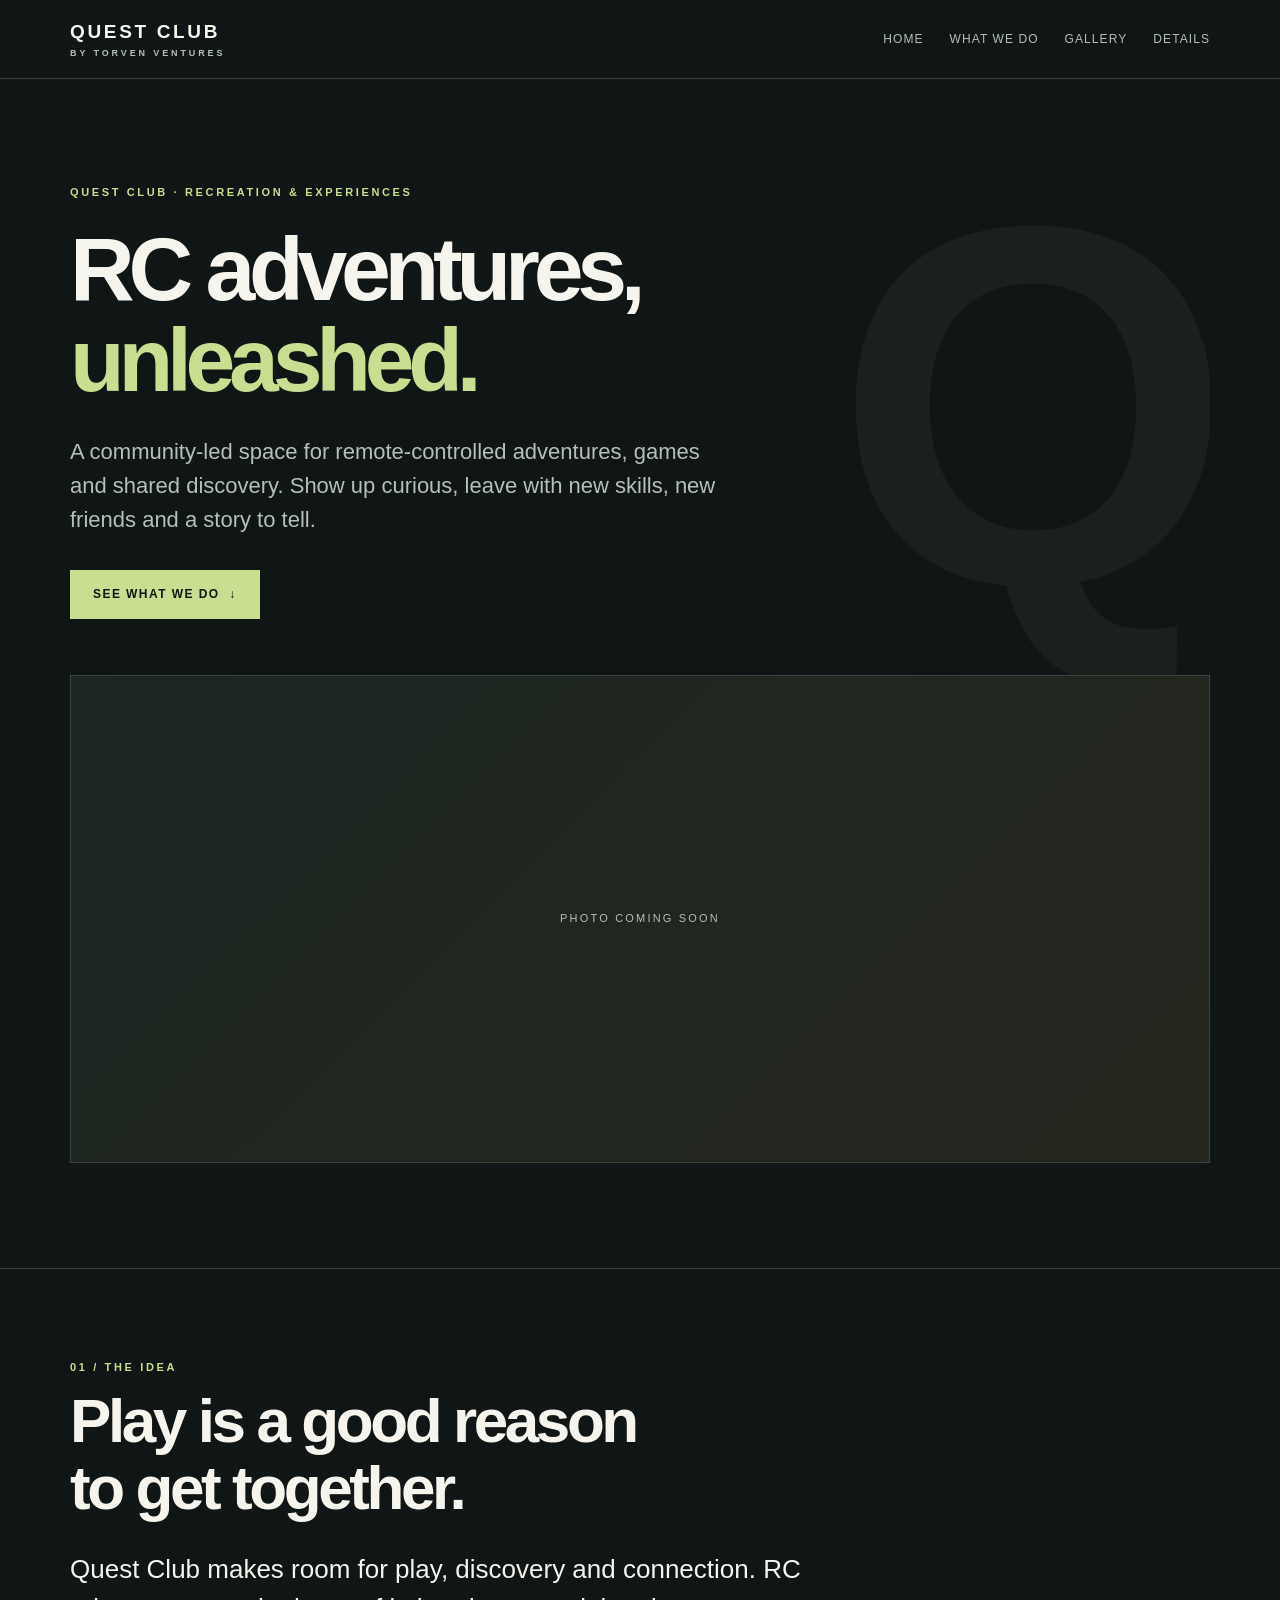
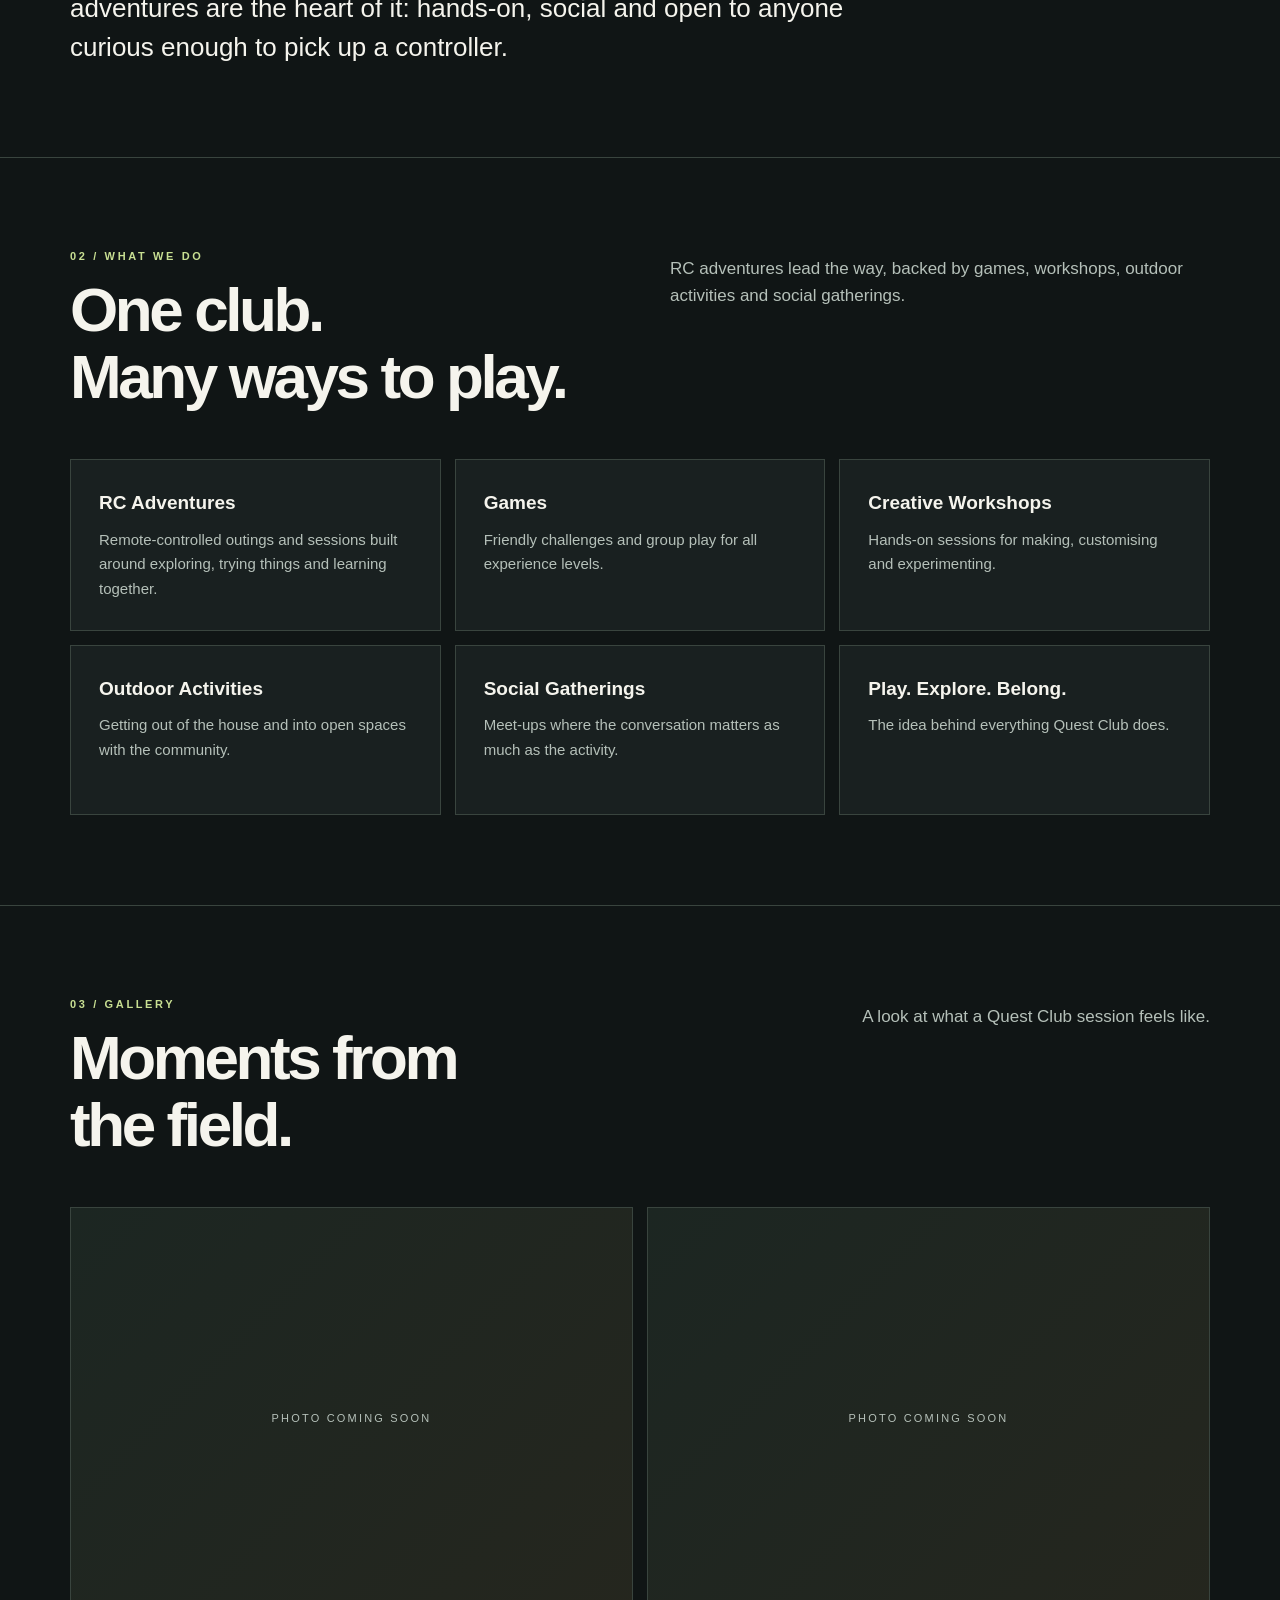
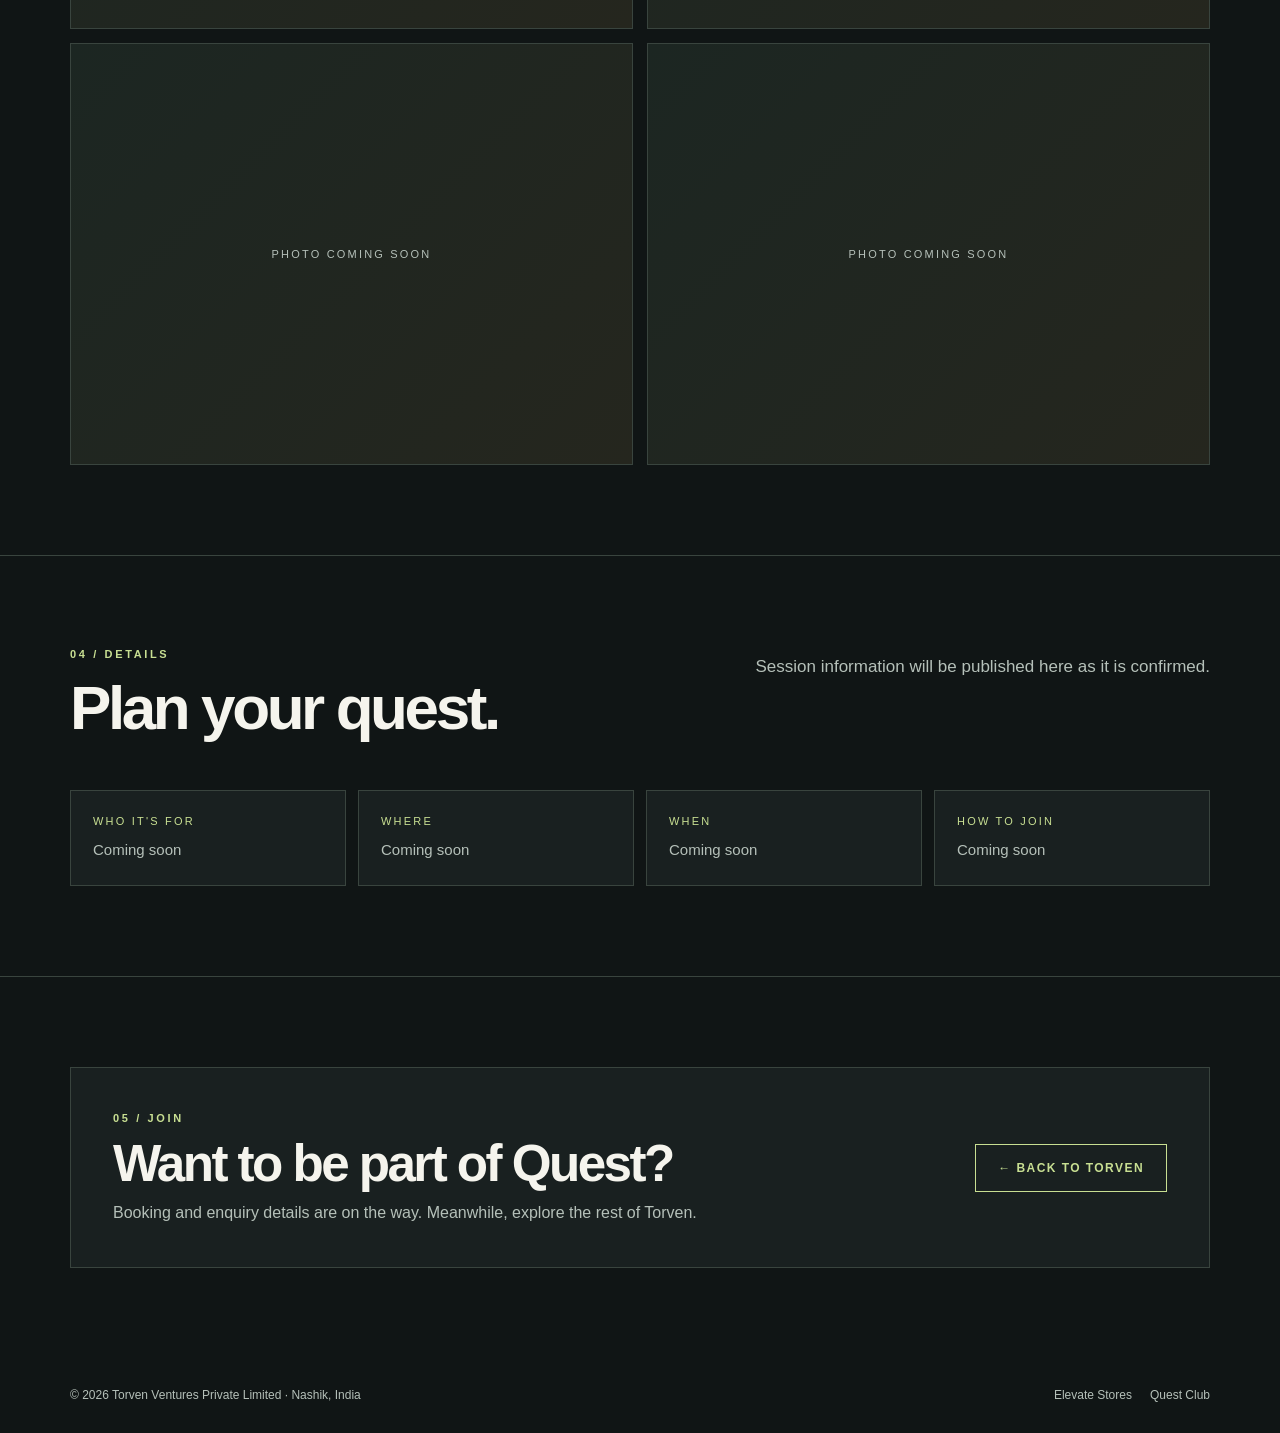
==== quest.html @ c1e9bf6a "Add Quest photos" ====
<!DOCTYPE html>
<html lang="en">
<head>
<meta charset="utf-8"/>
<meta name="viewport" content="width=device-width, initial-scale=1"/>
<meta name="theme-color" content="#101515"/>
<meta name="description" content="Quest Club by Torven Ventures: community-led RC adventures, games, creative workshops, outdoor activities and social gatherings."/>
<link rel="icon" href="data:image/svg+xml,%3Csvg xmlns='http://www.w3.org/2000/svg' viewBox='0 0 64 64'%3E%3Crect width='64' height='64' rx='12' fill='%23101515'/%3E%3Ctext x='32' y='47' font-size='42' font-weight='900' text-anchor='middle' fill='%23c8df92' font-family='Arial,sans-serif'%3EQ%3C/text%3E%3C/svg%3E"/>
<meta property="og:type" content="website"/>
<meta property="og:title" content="Quest Club | RC Adventures"/>
<meta property="og:description" content="Play. Explore. Belong. Community-led RC adventures and experiences by Torven Ventures."/>
<title>Quest Club | RC Adventures</title>
<style>

:root{--bg:#101515;--panel:#192020;--cream:#f5f4ed;--muted:#b5c0b9;--accent:#c8df92;--stroke:#39443e}*{box-sizing:border-box}html{scroll-behavior:smooth}body{margin:0;background:var(--bg);color:var(--cream);font-family:Inter,ui-sans-serif,-apple-system,BlinkMacSystemFont,"Segoe UI",sans-serif;line-height:1.55}a{color:inherit;text-decoration:none}a:focus-visible{outline:2px solid var(--accent);outline-offset:5px}header{border-bottom:1px solid var(--stroke)}.wrap{width:min(1140px,calc(100% - 44px));margin:auto}nav{min-height:78px;display:flex;align-items:center;justify-content:space-between;gap:20px}.brand{font-weight:850;letter-spacing:.14em;font-size:19px}.brand small{display:block;font-size:9px;letter-spacing:.32em;font-weight:600;color:var(--muted)}.navlinks{display:flex;gap:26px;font-size:12px;letter-spacing:.09em;text-transform:uppercase;color:var(--muted)}.navlinks a:hover{color:var(--cream)}.hero{padding:105px 0 105px;position:relative;overflow:hidden}.hero:after{content:"T";position:absolute;right:-2%;top:6%;font-size:clamp(250px,40vw,580px);font-weight:900;line-height:1;color:#19201d;z-index:-1}.eyebrow{text-transform:uppercase;color:var(--accent);font-size:11px;letter-spacing:.24em;font-weight:700}.hero h1{font-size:clamp(49px,8vw,108px);line-height:1.02;letter-spacing:-.07em;max-width:970px;margin:23px 0 28px;font-weight:800}.hero h1 span{color:var(--accent)}.lead{font-size:clamp(17px,2vw,22px);color:var(--muted);max-width:650px;margin:0 0 33px}.btn{display:inline-flex;align-items:center;justify-content:center;border:1px solid var(--accent);background:var(--accent);color:#101515;padding:14px 22px;text-transform:uppercase;letter-spacing:.12em;font-size:12px;font-weight:800;transition:transform .2s}.btn:hover{transform:translateY(-2px)}.btn.outline{background:transparent;color:var(--accent)}section{padding:90px 0;border-top:1px solid var(--stroke)}.sectionhead{display:flex;justify-content:space-between;align-items:start;gap:20px;margin-bottom:36px}.sectionhead h2{font-size:clamp(35px,5.5vw,62px);letter-spacing:-.055em;line-height:1.08;margin:12px 0}.sectionhead p{max-width:540px;color:var(--muted);font-size:17px;margin:8px 0}.about-grid{display:grid;grid-template-columns:1.2fr 1fr;gap:55px;align-items:start}.about-grid p{font-size:20px;max-width:640px;margin:0}.principles{display:grid;grid-template-columns:repeat(3,1fr);gap:12px}.principle{background:var(--panel);border:1px solid var(--stroke);padding:22px}.principle strong{font-size:16px;display:block;margin-bottom:6px}.principle span{font-size:13px;color:var(--muted)}.cards{display:grid;grid-template-columns:repeat(2,minmax(0,1fr));gap:18px}.brandcard{min-height:400px;border:1px solid var(--stroke);padding:36px;display:flex;flex-direction:column;justify-content:space-between;position:relative;overflow:hidden}.brandcard.elevate{background:#25261e}.brandcard.quest{background:#20282b}.brandcard:after{position:absolute;right:-5%;top:-10%;font-weight:900;font-size:300px;opacity:.045;line-height:1}.brandcard.elevate:after{content:"E"}.brandcard.quest:after{content:"Q"}.number{color:var(--accent);font-size:11px;letter-spacing:.2em}.brandname{font-size:clamp(39px,4vw,60px);letter-spacing:-.055em;line-height:1;margin:38px 0 10px}.brandname small{display:block;font-size:15px;letter-spacing:.15em;margin-top:11px}.brandcard p{max-width:380px;color:#c4ccc5;font-size:16px}.textlink{font-size:12px;font-weight:750;letter-spacing:.13em;text-transform:uppercase;color:var(--accent);display:inline-flex;gap:10px;align-items:center}.textlink:hover{text-decoration:underline}.vision{display:grid;grid-template-columns:1fr 1fr;gap:60px;align-items:end}.vision blockquote{font-size:clamp(25px,3.3vw,42px);line-height:1.25;letter-spacing:-.035em;margin:0;font-weight:650}.vision p{color:var(--muted);font-size:17px;max-width:475px}.contactbox{padding:42px;border:1px solid var(--stroke);background:var(--panel);display:flex;justify-content:space-between;gap:30px;align-items:center}.contactbox h2{font-size:clamp(30px,4vw,52px);letter-spacing:-.05em;line-height:1.12;margin:8px 0}.contactbox p{color:var(--muted);margin:0}footer{padding:28px 0;color:var(--muted);font-size:12px}.footflex{display:flex;justify-content:space-between;gap:20px;flex-wrap:wrap}.footerbrands{display:flex;gap:18px;flex-wrap:wrap}@media(max-width:750px){.navlinks{gap:13px;font-size:10px}.hero{padding:78px 0}.hero h1{letter-spacing:-.055em}.sectionhead,.about-grid,.vision{display:block}.principles{margin-top:30px}.cards{grid-template-columns:1fr}.brandcard{min-height:350px;padding:28px}.contactbox{display:block;padding:28px}.contactbox .btn{margin-top:26px}section{padding:66px 0}.principles{grid-template-columns:1fr}.vision p{margin-top:22px}}@media(max-width:420px){.brand{font-size:15px}.brand small{font-size:8px}.navlinks a:first-child{display:none}.wrap{width:calc(100% - 34px)}}
.hero h1{font-size:clamp(44px,7vw,92px)}.hero:after{content:"Q"}.grid{display:grid;grid-template-columns:repeat(3,1fr);gap:14px}.grid .principle{padding:28px;min-height:170px}.grid .principle strong{font-size:19px;margin-bottom:10px}.grid .principle span{font-size:15px}.facts{display:grid;grid-template-columns:repeat(4,1fr);gap:12px}.fact{border:1px solid var(--stroke);background:var(--panel);padding:22px}.fact small{display:block;font-size:11px;letter-spacing:.2em;text-transform:uppercase;color:var(--accent);margin-bottom:8px}.fact span{color:var(--muted);font-size:15px}.intro{font-size:clamp(19px,2.4vw,26px);max-width:820px;margin:0;color:var(--cream);line-height:1.5}@media(max-width:750px){.grid,.facts{grid-template-columns:1fr}}
.photo{position:relative;overflow:hidden;border:1px solid var(--stroke);background:linear-gradient(135deg,#1c2622,#25261e);aspect-ratio:4/3}.photo.wide{aspect-ratio:21/9;margin-top:56px}.photo::before{content:"Photo coming soon";position:absolute;inset:0;display:flex;align-items:center;justify-content:center;font-size:11px;letter-spacing:.2em;text-transform:uppercase;color:var(--muted)}.photo img{position:absolute;inset:0;width:100%;height:100%;object-fit:cover;display:block;transition:transform .5s}.photo:hover img{transform:scale(1.03)}.gallery{display:grid;grid-template-columns:repeat(2,1fr);gap:14px}@media(max-width:750px){.gallery{grid-template-columns:1fr}.photo.wide{aspect-ratio:16/10;margin-top:40px}}</style>
</head>
<body>
<header><div class="wrap"><nav aria-label="Main navigation"><a href="index.html" class="brand">QUEST CLUB <small>BY TORVEN VENTURES</small></a><div class="navlinks"><a href="index.html">Home</a><a href="#what">What we do</a><a href="#gallery">Gallery</a><a href="#details">Details</a></div></nav></div></header>
<main id="top">
<div class="wrap hero"><div class="eyebrow">Quest Club · Recreation &amp; Experiences</div><h1>RC adventures, <span>unleashed.</span></h1><p class="lead">A community-led space for remote-controlled adventures, games and shared discovery. Show up curious, leave with new skills, new friends and a story to tell.</p><a class="btn" href="#what">See what we do &nbsp;↓</a><div class="photo wide"><img src="images/rc-hero.jpg" alt="Quest Club RC adventure" loading="lazy" onerror="this.remove()"/></div></div>
<section><div class="wrap"><div class="eyebrow">01 / The Idea</div><h2 style="font-size:clamp(35px,5.5vw,62px);letter-spacing:-.055em;line-height:1.08;margin:12px 0 28px">Play is a good reason<br>to get together.</h2><p class="intro">Quest Club makes room for play, discovery and connection. RC adventures are the heart of it: hands-on, social and open to anyone curious enough to pick up a controller.</p></div></section>
<section id="what"><div class="wrap"><div class="sectionhead"><div><div class="eyebrow">02 / What We Do</div><h2>One club.<br>Many ways to play.</h2></div><p>RC adventures lead the way, backed by games, workshops, outdoor activities and social gatherings.</p></div><div class="grid"><div class="principle"><strong>RC Adventures</strong><span>Remote-controlled outings and sessions built around exploring, trying things and learning together.</span></div><div class="principle"><strong>Games</strong><span>Friendly challenges and group play for all experience levels.</span></div><div class="principle"><strong>Creative Workshops</strong><span>Hands-on sessions for making, customising and experimenting.</span></div><div class="principle"><strong>Outdoor Activities</strong><span>Getting out of the house and into open spaces with the community.</span></div><div class="principle"><strong>Social Gatherings</strong><span>Meet-ups where the conversation matters as much as the activity.</span></div><div class="principle"><strong>Play. Explore. Belong.</strong><span>The idea behind everything Quest Club does.</span></div></div></div></section>
<section id="gallery"><div class="wrap"><div class="sectionhead"><div><div class="eyebrow">03 / Gallery</div><h2>Moments from<br>the field.</h2></div><p>A look at what a Quest Club session feels like.</p></div><div class="gallery"><div class="photo"><img src="images/rc-1.jpg" alt="RC adventure photo 1" loading="lazy" onerror="this.remove()"/></div><div class="photo"><img src="images/rc-2.jpg" alt="RC adventure photo 2" loading="lazy" onerror="this.remove()"/></div><div class="photo"><img src="images/rc-3.jpg" alt="RC adventure photo 3" loading="lazy" onerror="this.remove()"/></div><div class="photo"><img src="images/rc-4.jpg" alt="RC adventure photo 4" loading="lazy" onerror="this.remove()"/></div></div></div></section>
<section id="details"><div class="wrap"><div class="sectionhead"><div><div class="eyebrow">04 / Details</div><h2>Plan your quest.</h2></div><p>Session information will be published here as it is confirmed.</p></div><div class="facts"><div class="fact"><small>Who it's for</small><span>Coming soon</span></div><div class="fact"><small>Where</small><span>Coming soon</span></div><div class="fact"><small>When</small><span>Coming soon</span></div><div class="fact"><small>How to join</small><span>Coming soon</span></div></div></div></section>
<section id="join"><div class="wrap"><div class="contactbox"><div><div class="eyebrow">05 / Join</div><h2>Want to be part of Quest?</h2><p>Booking and enquiry details are on the way. Meanwhile, explore the rest of Torven.</p></div><a class="btn outline" href="index.html">← Back to Torven</a></div></div></section>
</main>
<footer><div class="wrap footflex"><span>© <span id="year">2026</span> Torven Ventures Private Limited · Nashik, India</span><div class="footerbrands"><a href="https://elevatestores.in/" target="_blank" rel="noopener noreferrer">Elevate Stores</a><span>Quest Club</span></div></div></footer>
<script>document.getElementById('year').textContent=new Date().getFullYear();</script>
</body></html>
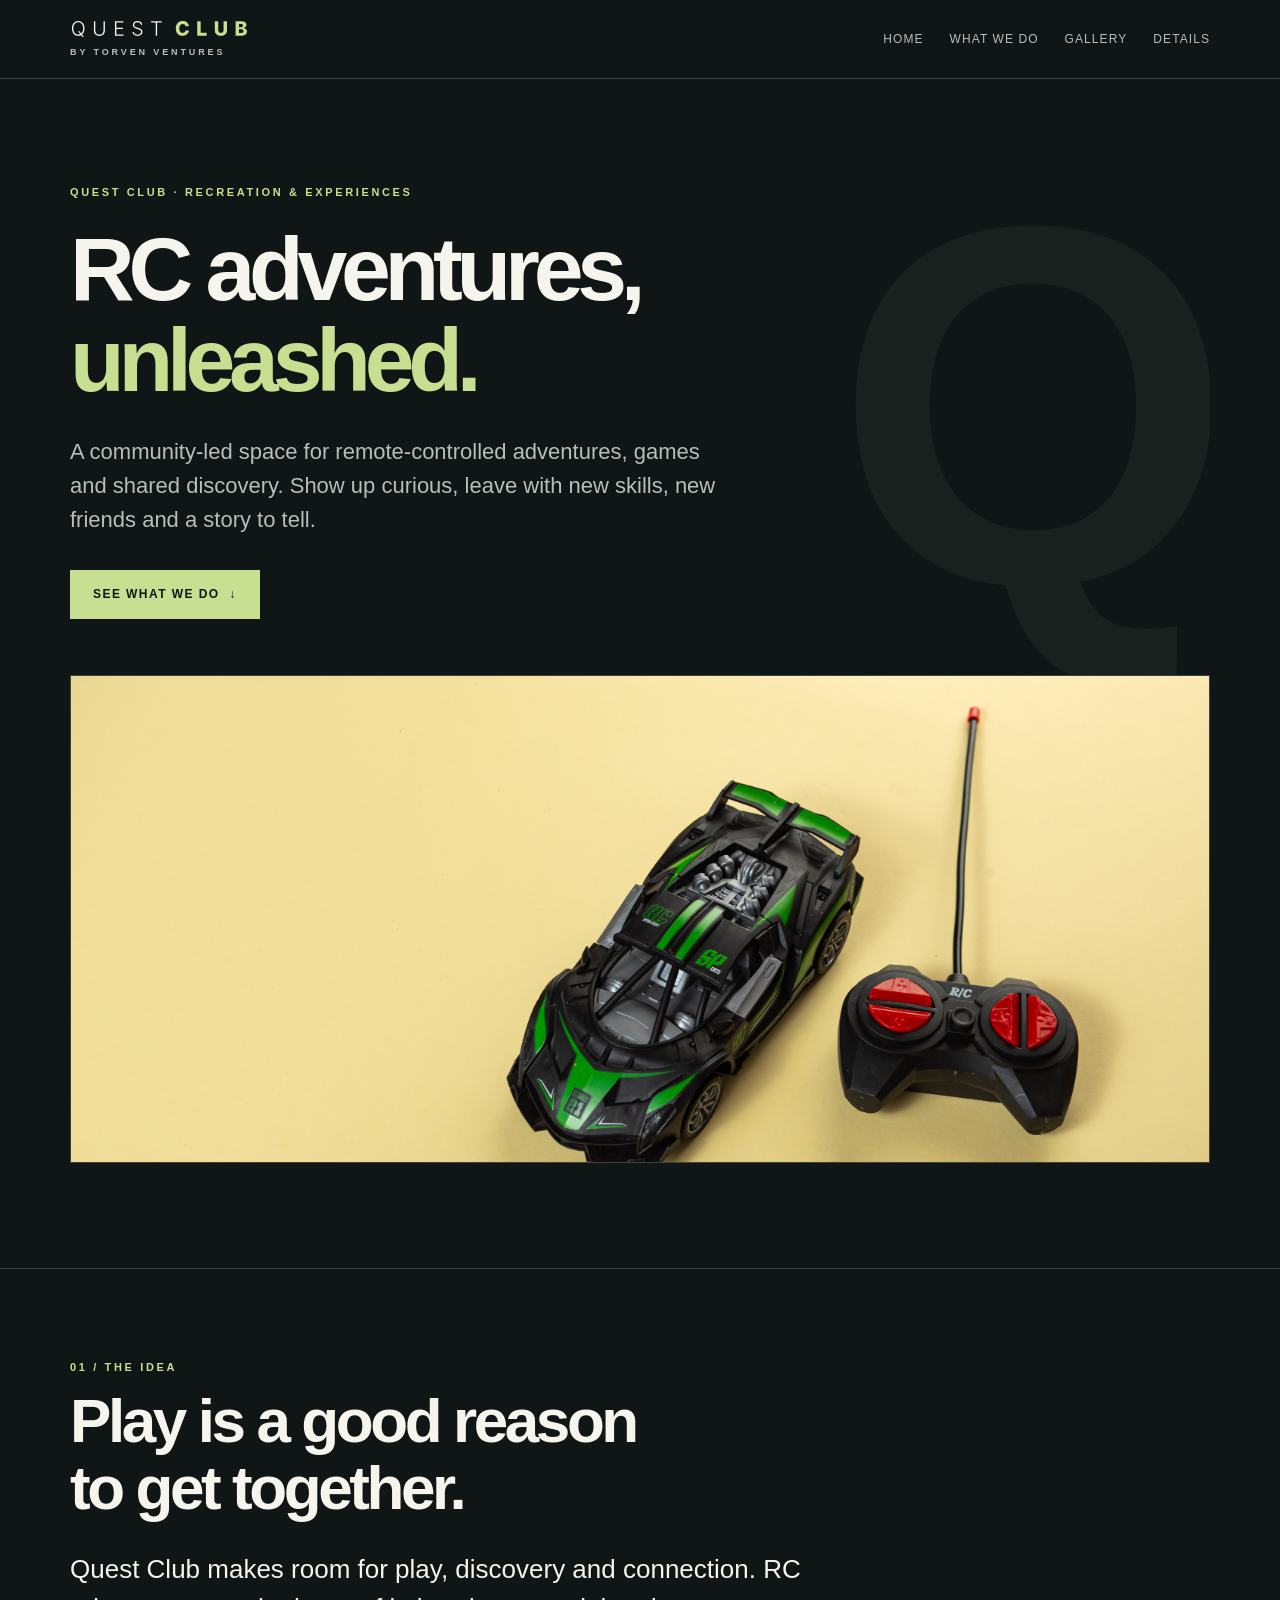
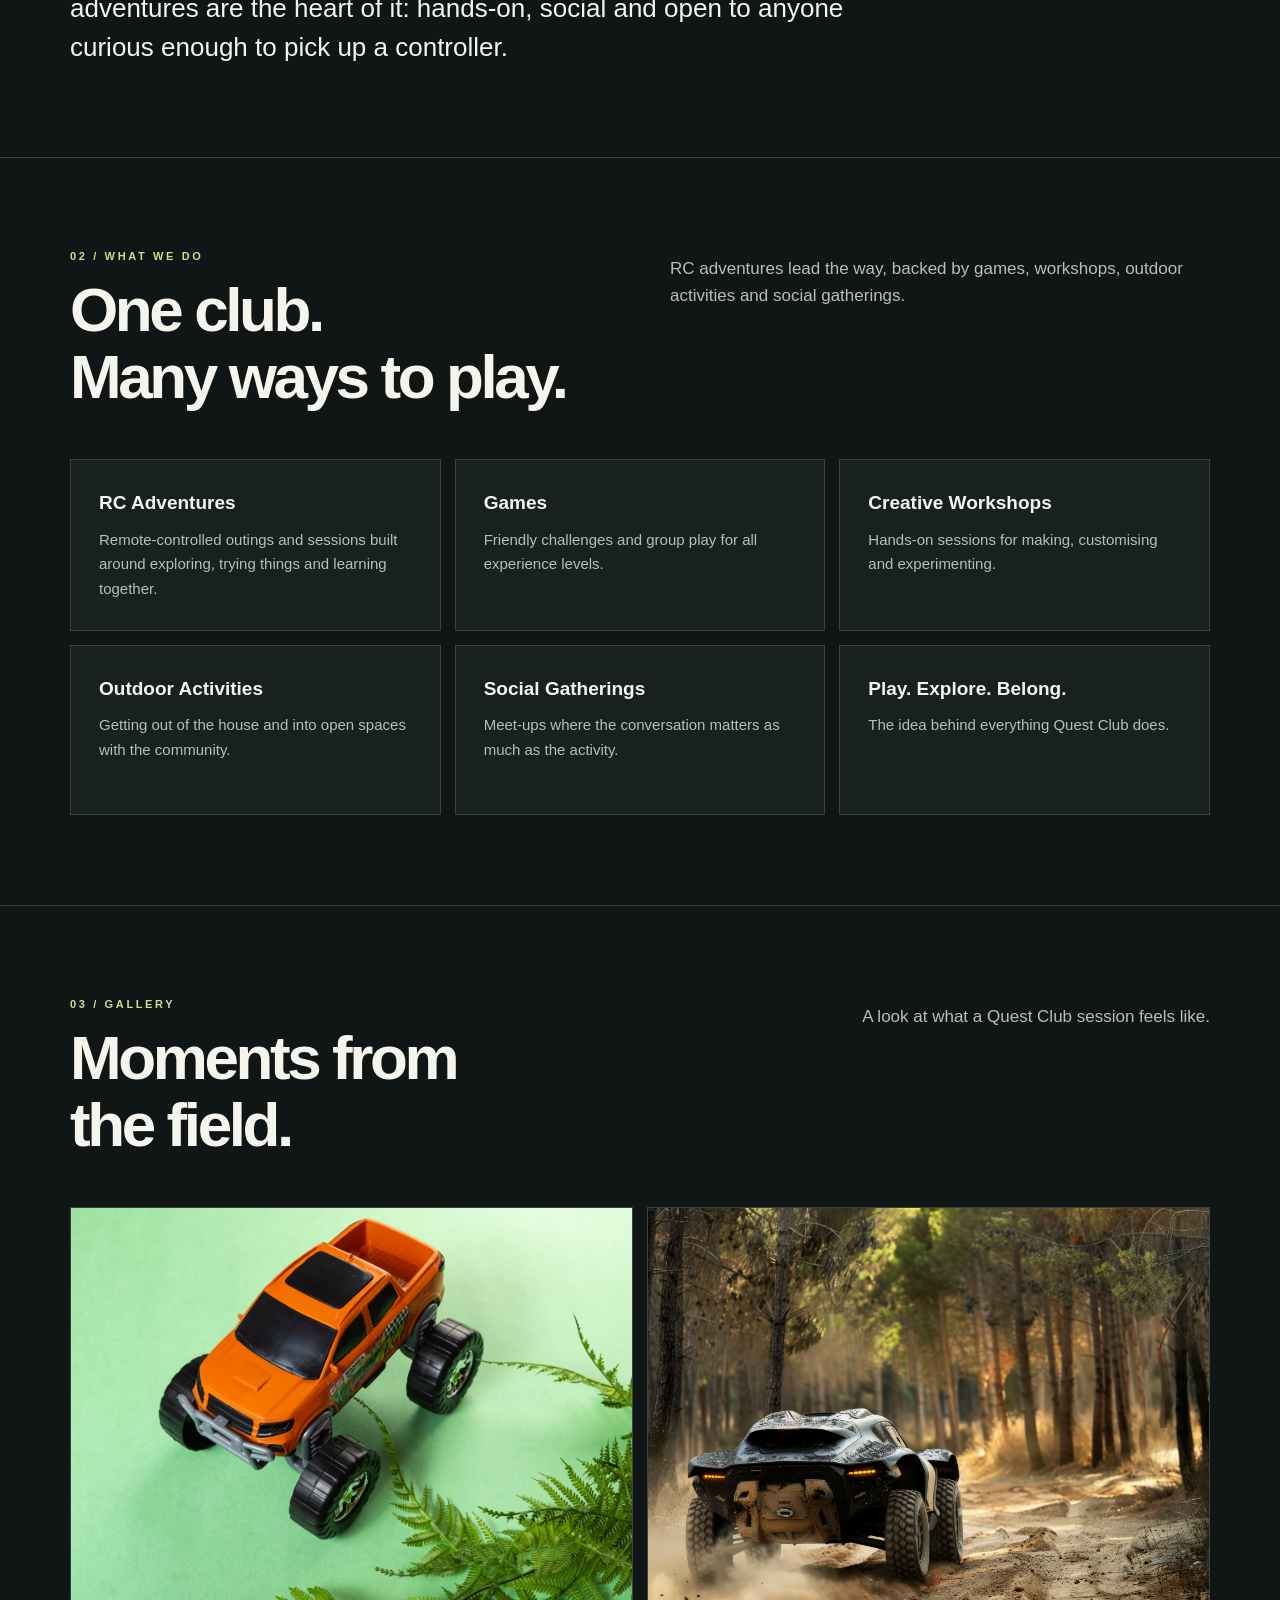
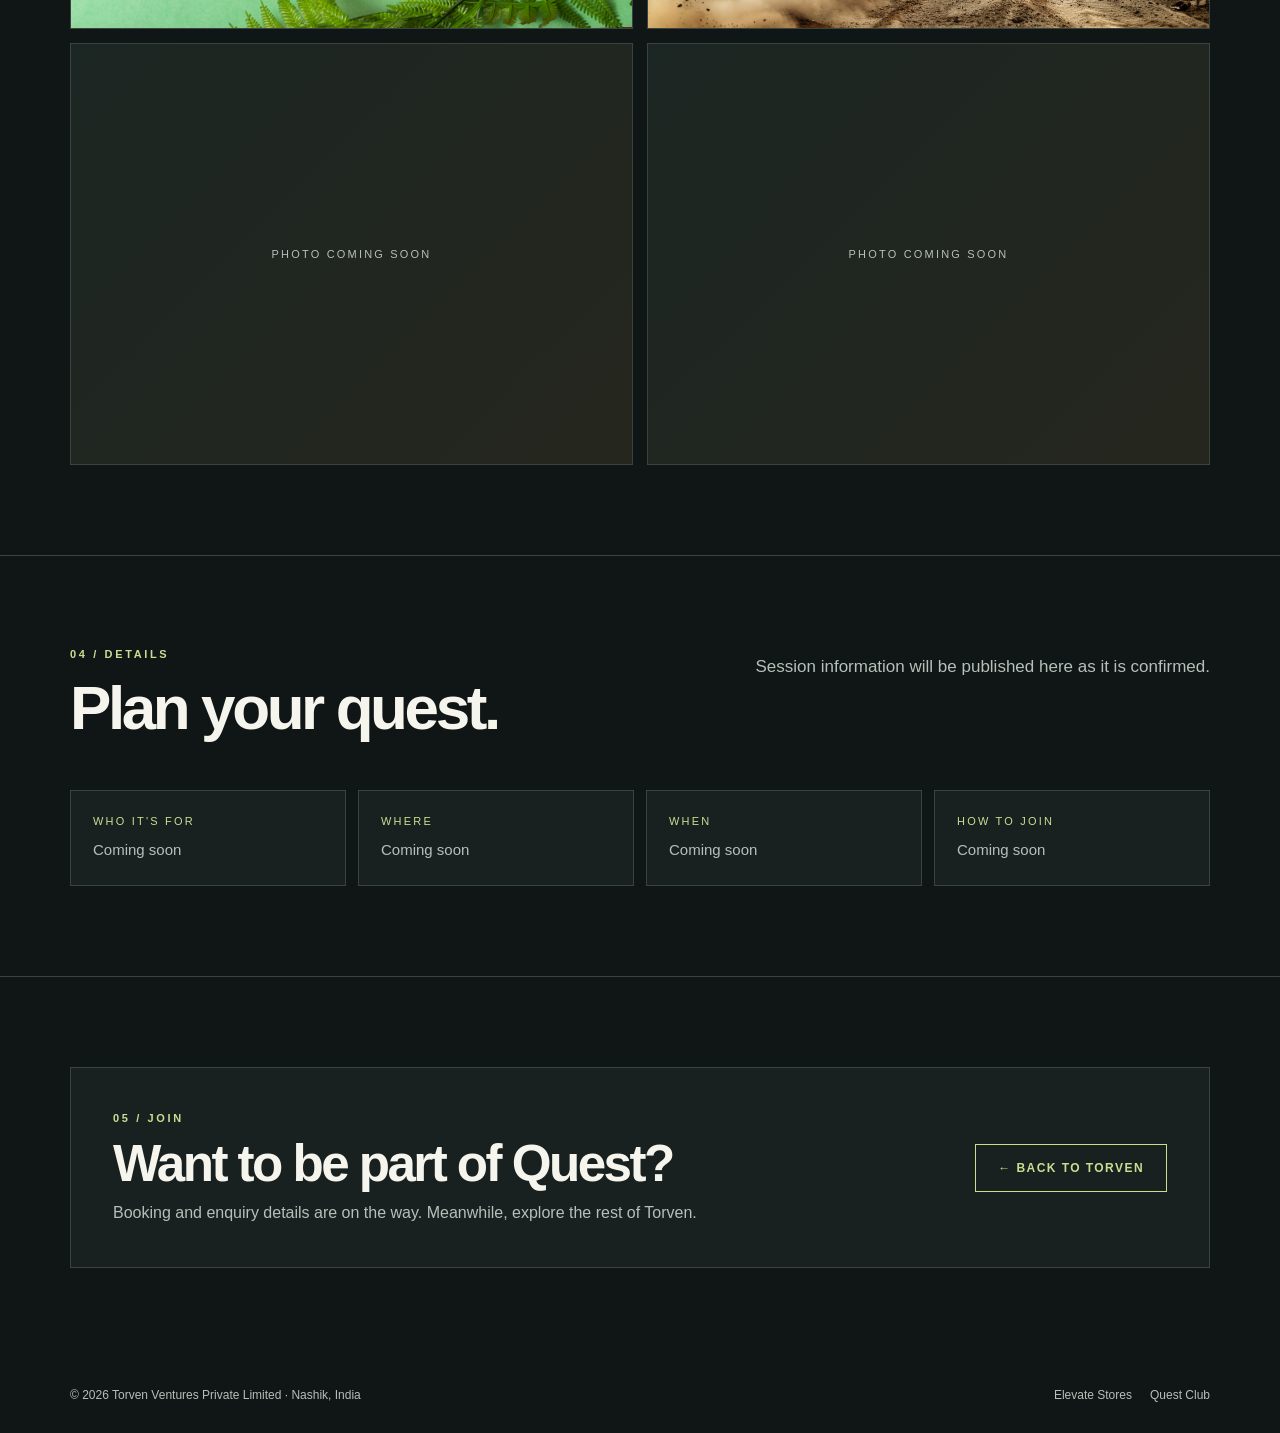
==== commit 8f9b541a: "Add Quest Club logo" ====
--- a/quest.html
+++ b/quest.html
@@ -5,7 +5,7 @@
 <meta name="viewport" content="width=device-width, initial-scale=1"/>
 <meta name="theme-color" content="#101515"/>
 <meta name="description" content="Quest Club by Torven Ventures: community-led RC adventures, games, creative workshops, outdoor activities and social gatherings."/>
-<link rel="icon" href="data:image/svg+xml,%3Csvg xmlns='http://www.w3.org/2000/svg' viewBox='0 0 64 64'%3E%3Crect width='64' height='64' rx='12' fill='%23101515'/%3E%3Ctext x='32' y='47' font-size='42' font-weight='900' text-anchor='middle' fill='%23c8df92' font-family='Arial,sans-serif'%3EQ%3C/text%3E%3C/svg%3E"/>
+<link rel="icon" href="images/favicon.svg" type="image/svg+xml"/>
 <meta property="og:type" content="website"/>
 <meta property="og:title" content="Quest Club | RC Adventures"/>
 <meta property="og:description" content="Play. Explore. Belong. Community-led RC adventures and experiences by Torven Ventures."/>
@@ -17,7 +17,7 @@
 .photo{position:relative;overflow:hidden;border:1px solid var(--stroke);background:linear-gradient(135deg,#1c2622,#25261e);aspect-ratio:4/3}.photo.wide{aspect-ratio:21/9;margin-top:56px}.photo::before{content:"Photo coming soon";position:absolute;inset:0;display:flex;align-items:center;justify-content:center;font-size:11px;letter-spacing:.2em;text-transform:uppercase;color:var(--muted)}.photo img{position:absolute;inset:0;width:100%;height:100%;object-fit:cover;display:block;transition:transform .5s}.photo:hover img{transform:scale(1.03)}.gallery{display:grid;grid-template-columns:repeat(2,1fr);gap:14px}@media(max-width:750px){.gallery{grid-template-columns:1fr}.photo.wide{aspect-ratio:16/10;margin-top:40px}}</style>
 </head>
 <body>
-<header><div class="wrap"><nav aria-label="Main navigation"><a href="index.html" class="brand">QUEST CLUB <small>BY TORVEN VENTURES</small></a><div class="navlinks"><a href="index.html">Home</a><a href="#what">What we do</a><a href="#gallery">Gallery</a><a href="#details">Details</a></div></nav></div></header>
+<header><div class="wrap"><nav aria-label="Main navigation"><a href="index.html" class="brand" aria-label="Quest Club, home"><img src="images/quest-club-logo.svg" alt="Quest Club" height="20" style="display:block;height:20px;width:auto"><small style="margin-top:7px">BY TORVEN VENTURES</small></a><div class="navlinks"><a href="index.html">Home</a><a href="#what">What we do</a><a href="#gallery">Gallery</a><a href="#details">Details</a></div></nav></div></header>
 <main id="top">
 <div class="wrap hero"><div class="eyebrow">Quest Club · Recreation &amp; Experiences</div><h1>RC adventures, <span>unleashed.</span></h1><p class="lead">A community-led space for remote-controlled adventures, games and shared discovery. Show up curious, leave with new skills, new friends and a story to tell.</p><a class="btn" href="#what">See what we do &nbsp;↓</a><div class="photo wide"><img src="images/rc-hero.jpg" alt="Quest Club RC adventure" loading="lazy" onerror="this.remove()"/></div></div>
 <section><div class="wrap"><div class="eyebrow">01 / The Idea</div><h2 style="font-size:clamp(35px,5.5vw,62px);letter-spacing:-.055em;line-height:1.08;margin:12px 0 28px">Play is a good reason<br>to get together.</h2><p class="intro">Quest Club makes room for play, discovery and connection. RC adventures are the heart of it: hands-on, social and open to anyone curious enough to pick up a controller.</p></div></section>
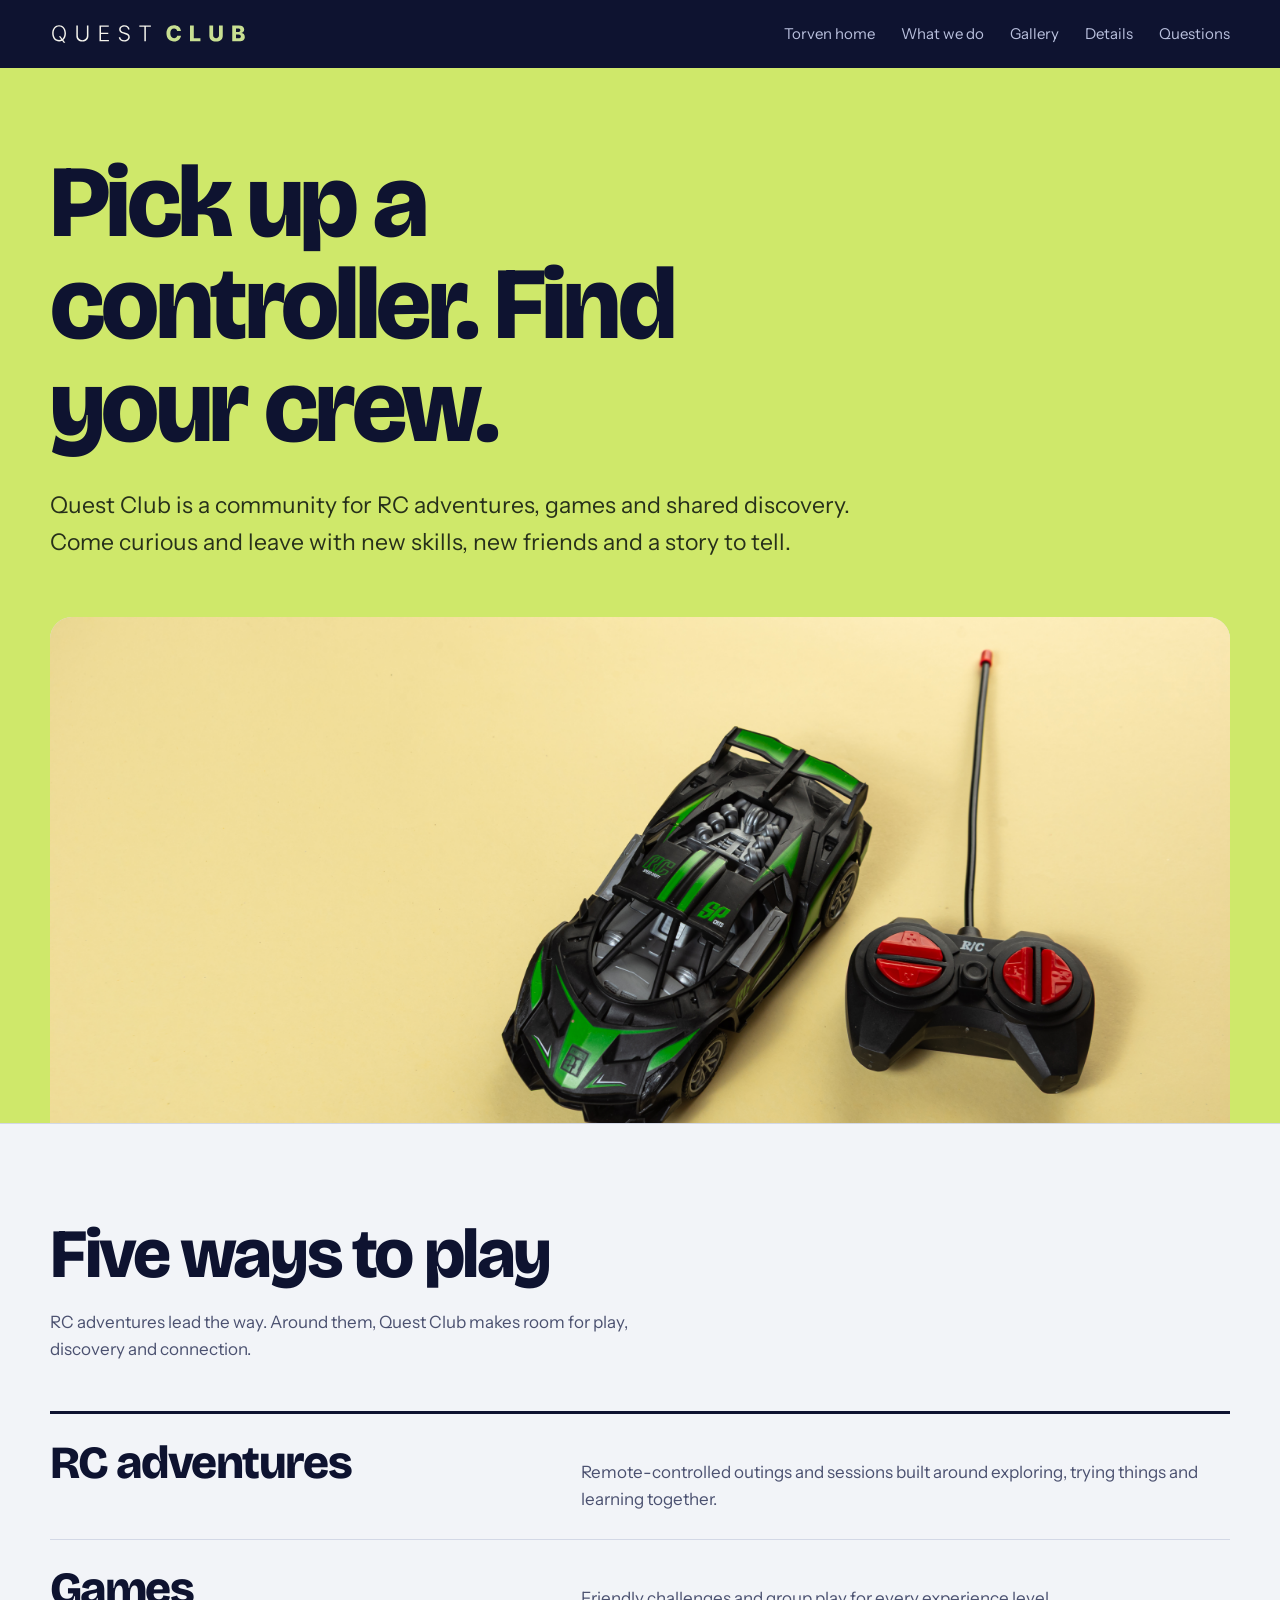
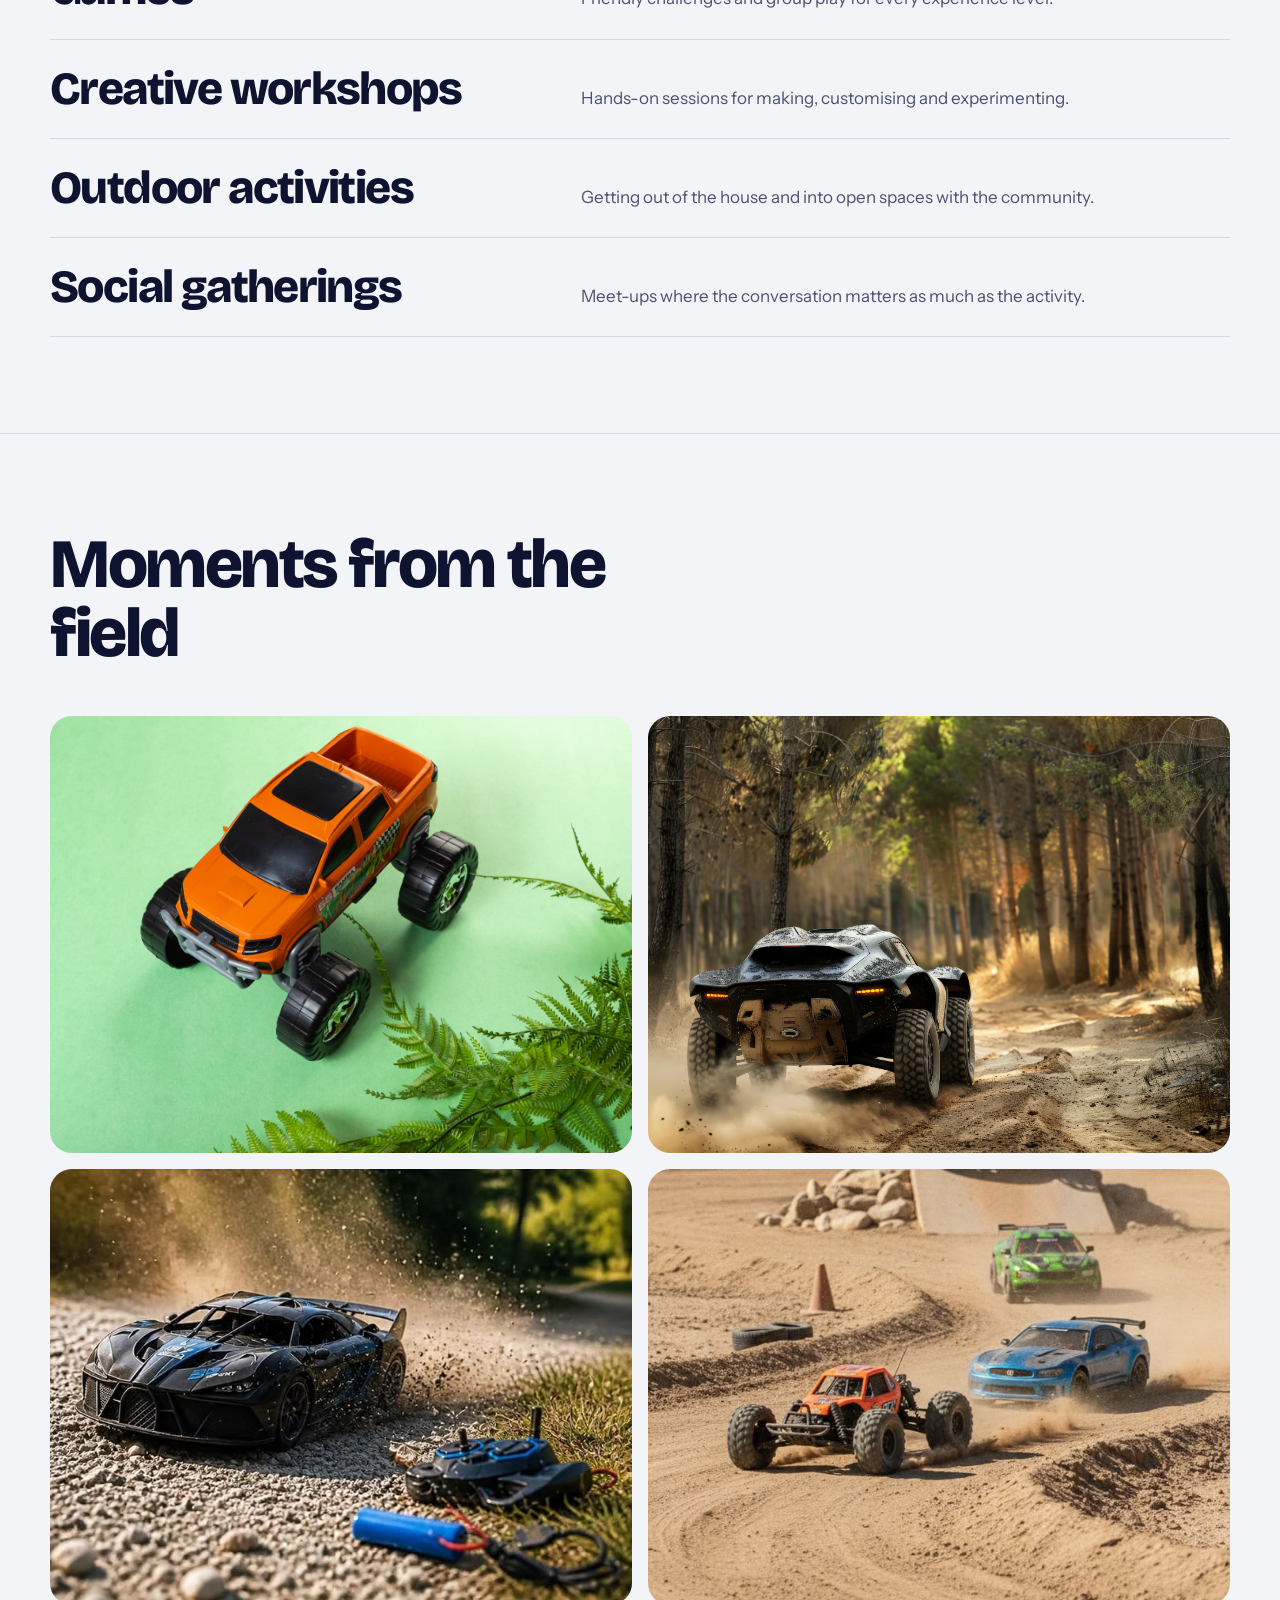
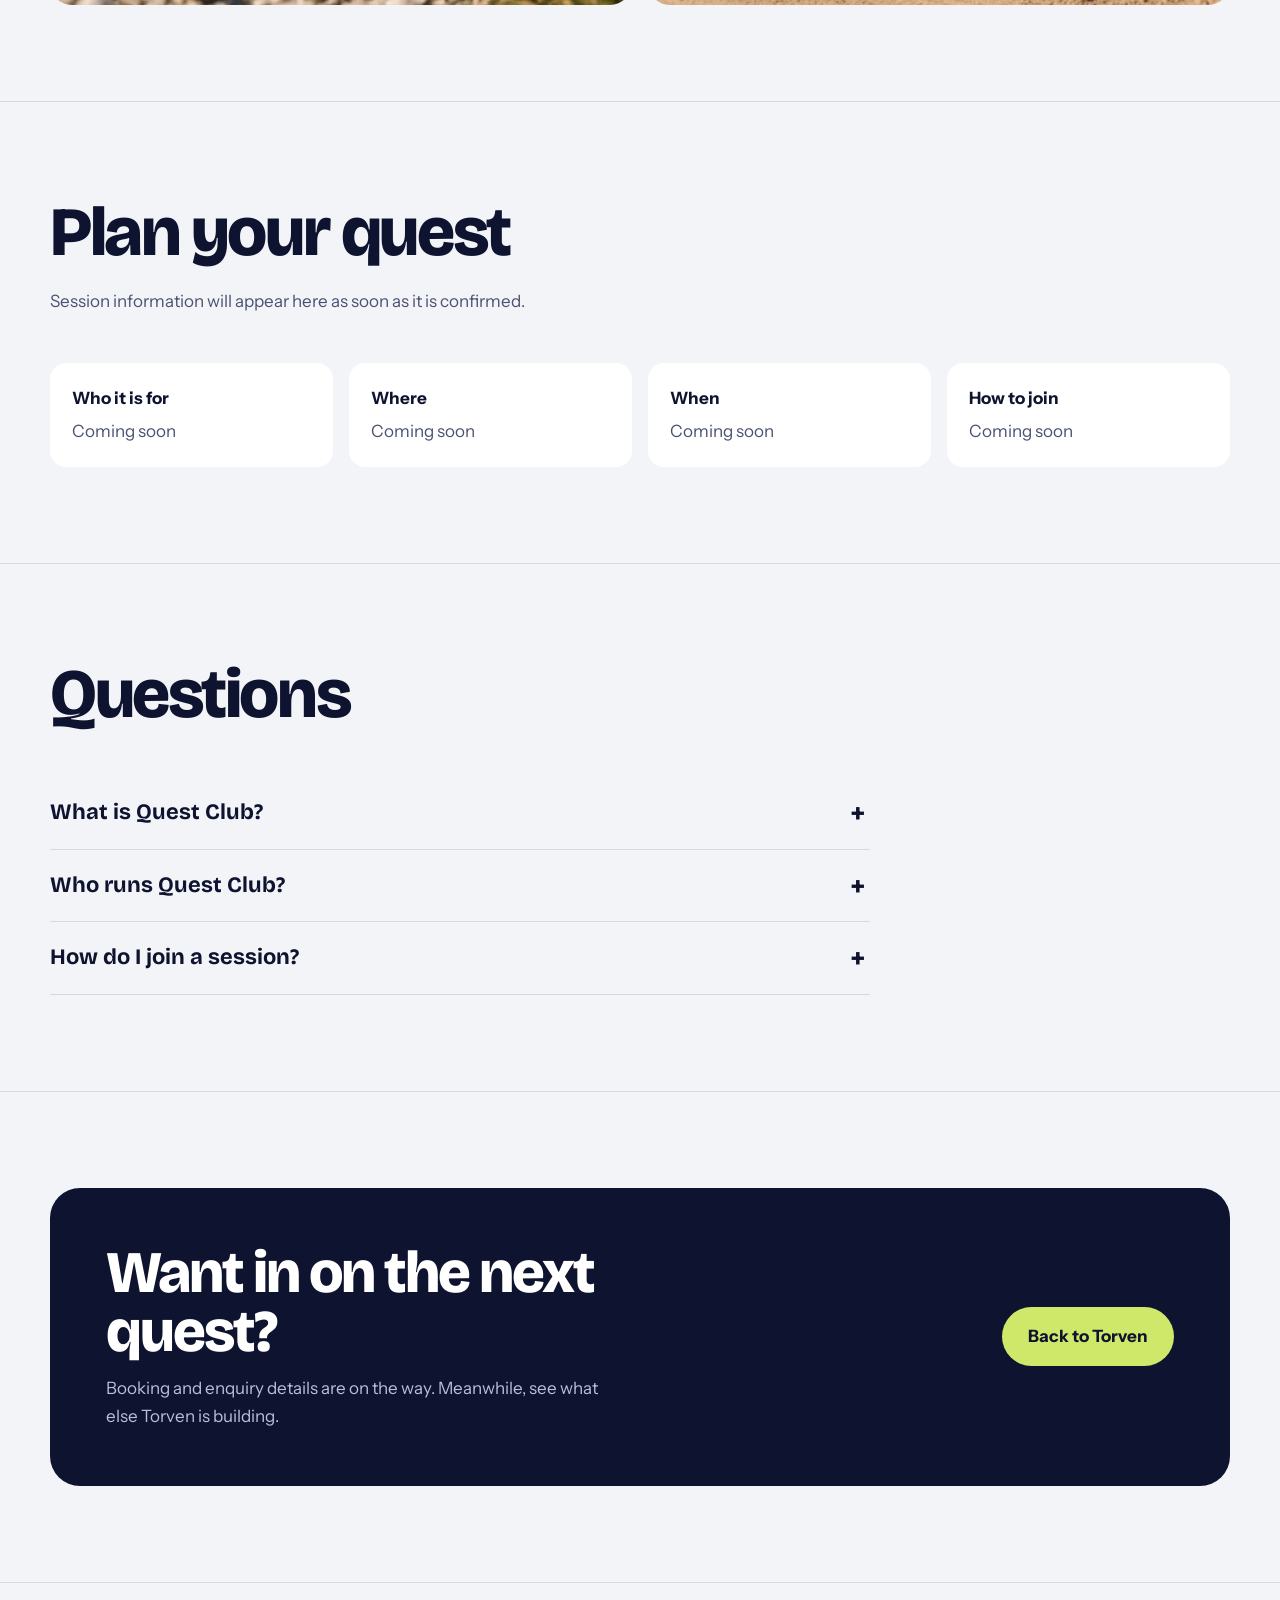
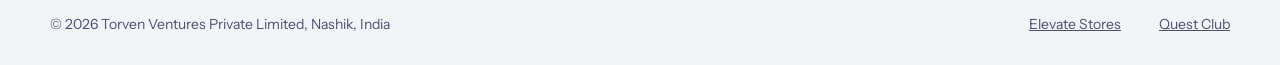
==== commit 65e26820: "New theme and content" ====
--- a/quest.html
+++ b/quest.html
@@ -1,31 +1,24 @@
 <!DOCTYPE html>
-<html lang="en">
-<head>
-<meta charset="utf-8"/>
-<meta name="viewport" content="width=device-width, initial-scale=1"/>
-<meta name="theme-color" content="#101515"/>
-<meta name="description" content="Quest Club by Torven Ventures: community-led RC adventures, games, creative workshops, outdoor activities and social gatherings."/>
+<html lang="en"><head><meta charset="utf-8"/><meta name="viewport" content="width=device-width, initial-scale=1"/><meta name="theme-color" content="#0e1330"/>
+<meta name="description" content="Quest Club by Torven Ventures: a community for RC adventures, games, creative workshops, outdoor activities and social gatherings."/>
 <link rel="icon" href="images/favicon.svg" type="image/svg+xml"/>
-<meta property="og:type" content="website"/>
-<meta property="og:title" content="Quest Club | RC Adventures"/>
-<meta property="og:description" content="Play. Explore. Belong. Community-led RC adventures and experiences by Torven Ventures."/>
-<title>Quest Club | RC Adventures</title>
-<style>
-
-:root{--bg:#101515;--panel:#192020;--cream:#f5f4ed;--muted:#b5c0b9;--accent:#c8df92;--stroke:#39443e}*{box-sizing:border-box}html{scroll-behavior:smooth}body{margin:0;background:var(--bg);color:var(--cream);font-family:Inter,ui-sans-serif,-apple-system,BlinkMacSystemFont,"Segoe UI",sans-serif;line-height:1.55}a{color:inherit;text-decoration:none}a:focus-visible{outline:2px solid var(--accent);outline-offset:5px}header{border-bottom:1px solid var(--stroke)}.wrap{width:min(1140px,calc(100% - 44px));margin:auto}nav{min-height:78px;display:flex;align-items:center;justify-content:space-between;gap:20px}.brand{font-weight:850;letter-spacing:.14em;font-size:19px}.brand small{display:block;font-size:9px;letter-spacing:.32em;font-weight:600;color:var(--muted)}.navlinks{display:flex;gap:26px;font-size:12px;letter-spacing:.09em;text-transform:uppercase;color:var(--muted)}.navlinks a:hover{color:var(--cream)}.hero{padding:105px 0 105px;position:relative;overflow:hidden}.hero:after{content:"T";position:absolute;right:-2%;top:6%;font-size:clamp(250px,40vw,580px);font-weight:900;line-height:1;color:#19201d;z-index:-1}.eyebrow{text-transform:uppercase;color:var(--accent);font-size:11px;letter-spacing:.24em;font-weight:700}.hero h1{font-size:clamp(49px,8vw,108px);line-height:1.02;letter-spacing:-.07em;max-width:970px;margin:23px 0 28px;font-weight:800}.hero h1 span{color:var(--accent)}.lead{font-size:clamp(17px,2vw,22px);color:var(--muted);max-width:650px;margin:0 0 33px}.btn{display:inline-flex;align-items:center;justify-content:center;border:1px solid var(--accent);background:var(--accent);color:#101515;padding:14px 22px;text-transform:uppercase;letter-spacing:.12em;font-size:12px;font-weight:800;transition:transform .2s}.btn:hover{transform:translateY(-2px)}.btn.outline{background:transparent;color:var(--accent)}section{padding:90px 0;border-top:1px solid var(--stroke)}.sectionhead{display:flex;justify-content:space-between;align-items:start;gap:20px;margin-bottom:36px}.sectionhead h2{font-size:clamp(35px,5.5vw,62px);letter-spacing:-.055em;line-height:1.08;margin:12px 0}.sectionhead p{max-width:540px;color:var(--muted);font-size:17px;margin:8px 0}.about-grid{display:grid;grid-template-columns:1.2fr 1fr;gap:55px;align-items:start}.about-grid p{font-size:20px;max-width:640px;margin:0}.principles{display:grid;grid-template-columns:repeat(3,1fr);gap:12px}.principle{background:var(--panel);border:1px solid var(--stroke);padding:22px}.principle strong{font-size:16px;display:block;margin-bottom:6px}.principle span{font-size:13px;color:var(--muted)}.cards{display:grid;grid-template-columns:repeat(2,minmax(0,1fr));gap:18px}.brandcard{min-height:400px;border:1px solid var(--stroke);padding:36px;display:flex;flex-direction:column;justify-content:space-between;position:relative;overflow:hidden}.brandcard.elevate{background:#25261e}.brandcard.quest{background:#20282b}.brandcard:after{position:absolute;right:-5%;top:-10%;font-weight:900;font-size:300px;opacity:.045;line-height:1}.brandcard.elevate:after{content:"E"}.brandcard.quest:after{content:"Q"}.number{color:var(--accent);font-size:11px;letter-spacing:.2em}.brandname{font-size:clamp(39px,4vw,60px);letter-spacing:-.055em;line-height:1;margin:38px 0 10px}.brandname small{display:block;font-size:15px;letter-spacing:.15em;margin-top:11px}.brandcard p{max-width:380px;color:#c4ccc5;font-size:16px}.textlink{font-size:12px;font-weight:750;letter-spacing:.13em;text-transform:uppercase;color:var(--accent);display:inline-flex;gap:10px;align-items:center}.textlink:hover{text-decoration:underline}.vision{display:grid;grid-template-columns:1fr 1fr;gap:60px;align-items:end}.vision blockquote{font-size:clamp(25px,3.3vw,42px);line-height:1.25;letter-spacing:-.035em;margin:0;font-weight:650}.vision p{color:var(--muted);font-size:17px;max-width:475px}.contactbox{padding:42px;border:1px solid var(--stroke);background:var(--panel);display:flex;justify-content:space-between;gap:30px;align-items:center}.contactbox h2{font-size:clamp(30px,4vw,52px);letter-spacing:-.05em;line-height:1.12;margin:8px 0}.contactbox p{color:var(--muted);margin:0}footer{padding:28px 0;color:var(--muted);font-size:12px}.footflex{display:flex;justify-content:space-between;gap:20px;flex-wrap:wrap}.footerbrands{display:flex;gap:18px;flex-wrap:wrap}@media(max-width:750px){.navlinks{gap:13px;font-size:10px}.hero{padding:78px 0}.hero h1{letter-spacing:-.055em}.sectionhead,.about-grid,.vision{display:block}.principles{margin-top:30px}.cards{grid-template-columns:1fr}.brandcard{min-height:350px;padding:28px}.contactbox{display:block;padding:28px}.contactbox .btn{margin-top:26px}section{padding:66px 0}.principles{grid-template-columns:1fr}.vision p{margin-top:22px}}@media(max-width:420px){.brand{font-size:15px}.brand small{font-size:8px}.navlinks a:first-child{display:none}.wrap{width:calc(100% - 34px)}}
-.hero h1{font-size:clamp(44px,7vw,92px)}.hero:after{content:"Q"}.grid{display:grid;grid-template-columns:repeat(3,1fr);gap:14px}.grid .principle{padding:28px;min-height:170px}.grid .principle strong{font-size:19px;margin-bottom:10px}.grid .principle span{font-size:15px}.facts{display:grid;grid-template-columns:repeat(4,1fr);gap:12px}.fact{border:1px solid var(--stroke);background:var(--panel);padding:22px}.fact small{display:block;font-size:11px;letter-spacing:.2em;text-transform:uppercase;color:var(--accent);margin-bottom:8px}.fact span{color:var(--muted);font-size:15px}.intro{font-size:clamp(19px,2.4vw,26px);max-width:820px;margin:0;color:var(--cream);line-height:1.5}@media(max-width:750px){.grid,.facts{grid-template-columns:1fr}}
-.photo{position:relative;overflow:hidden;border:1px solid var(--stroke);background:linear-gradient(135deg,#1c2622,#25261e);aspect-ratio:4/3}.photo.wide{aspect-ratio:21/9;margin-top:56px}.photo::before{content:"Photo coming soon";position:absolute;inset:0;display:flex;align-items:center;justify-content:center;font-size:11px;letter-spacing:.2em;text-transform:uppercase;color:var(--muted)}.photo img{position:absolute;inset:0;width:100%;height:100%;object-fit:cover;display:block;transition:transform .5s}.photo:hover img{transform:scale(1.03)}.gallery{display:grid;grid-template-columns:repeat(2,1fr);gap:14px}@media(max-width:750px){.gallery{grid-template-columns:1fr}.photo.wide{aspect-ratio:16/10;margin-top:40px}}</style>
-</head>
+<meta property="og:type" content="website"/><meta property="og:title" content="Quest Club | RC adventures"/><meta property="og:description" content="Play. Explore. Belong. A community for RC adventures by Torven Ventures."/>
+<link rel="preconnect" href="https://fonts.googleapis.com"/><link rel="preconnect" href="https://fonts.gstatic.com" crossorigin/>
+<link href="https://fonts.googleapis.com/css2?family=Bricolage+Grotesque:opsz,wght@12..96,700;12..96,800&family=Instrument+Sans:wght@400;500;600;700&display=swap" rel="stylesheet"/>
+<link rel="stylesheet" href="styles.css"/><title>Quest Club | RC adventures</title></head>
 <body>
-<header><div class="wrap"><nav aria-label="Main navigation"><a href="index.html" class="brand" aria-label="Quest Club, home"><img src="images/quest-club-logo.svg" alt="Quest Club" height="20" style="display:block;height:20px;width:auto"><small style="margin-top:7px">BY TORVEN VENTURES</small></a><div class="navlinks"><a href="index.html">Home</a><a href="#what">What we do</a><a href="#gallery">Gallery</a><a href="#details">Details</a></div></nav></div></header>
-<main id="top">
-<div class="wrap hero"><div class="eyebrow">Quest Club · Recreation &amp; Experiences</div><h1>RC adventures, <span>unleashed.</span></h1><p class="lead">A community-led space for remote-controlled adventures, games and shared discovery. Show up curious, leave with new skills, new friends and a story to tell.</p><a class="btn" href="#what">See what we do &nbsp;↓</a><div class="photo wide"><img src="images/rc-hero.jpg" alt="Quest Club RC adventure" loading="lazy" onerror="this.remove()"/></div></div>
-<section><div class="wrap"><div class="eyebrow">01 / The Idea</div><h2 style="font-size:clamp(35px,5.5vw,62px);letter-spacing:-.055em;line-height:1.08;margin:12px 0 28px">Play is a good reason<br>to get together.</h2><p class="intro">Quest Club makes room for play, discovery and connection. RC adventures are the heart of it: hands-on, social and open to anyone curious enough to pick up a controller.</p></div></section>
-<section id="what"><div class="wrap"><div class="sectionhead"><div><div class="eyebrow">02 / What We Do</div><h2>One club.<br>Many ways to play.</h2></div><p>RC adventures lead the way, backed by games, workshops, outdoor activities and social gatherings.</p></div><div class="grid"><div class="principle"><strong>RC Adventures</strong><span>Remote-controlled outings and sessions built around exploring, trying things and learning together.</span></div><div class="principle"><strong>Games</strong><span>Friendly challenges and group play for all experience levels.</span></div><div class="principle"><strong>Creative Workshops</strong><span>Hands-on sessions for making, customising and experimenting.</span></div><div class="principle"><strong>Outdoor Activities</strong><span>Getting out of the house and into open spaces with the community.</span></div><div class="principle"><strong>Social Gatherings</strong><span>Meet-ups where the conversation matters as much as the activity.</span></div><div class="principle"><strong>Play. Explore. Belong.</strong><span>The idea behind everything Quest Club does.</span></div></div></div></section>
-<section id="gallery"><div class="wrap"><div class="sectionhead"><div><div class="eyebrow">03 / Gallery</div><h2>Moments from<br>the field.</h2></div><p>A look at what a Quest Club session feels like.</p></div><div class="gallery"><div class="photo"><img src="images/rc-1.jpg" alt="RC adventure photo 1" loading="lazy" onerror="this.remove()"/></div><div class="photo"><img src="images/rc-2.jpg" alt="RC adventure photo 2" loading="lazy" onerror="this.remove()"/></div><div class="photo"><img src="images/rc-3.jpg" alt="RC adventure photo 3" loading="lazy" onerror="this.remove()"/></div><div class="photo"><img src="images/rc-4.jpg" alt="RC adventure photo 4" loading="lazy" onerror="this.remove()"/></div></div></div></section>
-<section id="details"><div class="wrap"><div class="sectionhead"><div><div class="eyebrow">04 / Details</div><h2>Plan your quest.</h2></div><p>Session information will be published here as it is confirmed.</p></div><div class="facts"><div class="fact"><small>Who it's for</small><span>Coming soon</span></div><div class="fact"><small>Where</small><span>Coming soon</span></div><div class="fact"><small>When</small><span>Coming soon</span></div><div class="fact"><small>How to join</small><span>Coming soon</span></div></div></div></section>
-<section id="join"><div class="wrap"><div class="contactbox"><div><div class="eyebrow">05 / Join</div><h2>Want to be part of Quest?</h2><p>Booking and enquiry details are on the way. Meanwhile, explore the rest of Torven.</p></div><a class="btn outline" href="index.html">← Back to Torven</a></div></div></section>
+<header class="qh"><div class="w"><nav aria-label="Main"><a href="index.html" aria-label="Quest Club, back to home"><img src="images/quest-club-logo.svg" alt="Quest Club"/></a><ul><li><a href="index.html">Torven home</a></li><li><a href="#play">What we do</a></li><li><a href="#gallery">Gallery</a></li><li><a href="#details">Details</a></li><li><a href="#faq">Questions</a></li></ul></nav></div></header>
+<main>
+<div class="qhero"><div class="w"><h1>Pick up a controller. Find your crew.</h1><p class="lead">Quest Club is a community for RC adventures, games and shared discovery. Come curious and leave with new skills, new friends and a story to tell.</p><div class="photo wide"><img src="images/rc-hero.jpg" alt="Quest Club RC adventure" loading="lazy" onerror="this.remove()"/></div></div></div>
+<section class="sec" id="play"><div class="w"><h2>Five ways to play</h2><p class="sub">RC adventures lead the way. Around them, Quest Club makes room for play, discovery and connection.</p><div class="rows"><div class="row"><h3>RC adventures</h3><p>Remote-controlled outings and sessions built around exploring, trying things and learning together.</p></div><div class="row"><h3>Games</h3><p>Friendly challenges and group play for every experience level.</p></div><div class="row"><h3>Creative workshops</h3><p>Hands-on sessions for making, customising and experimenting.</p></div><div class="row"><h3>Outdoor activities</h3><p>Getting out of the house and into open spaces with the community.</p></div><div class="row"><h3>Social gatherings</h3><p>Meet-ups where the conversation matters as much as the activity.</p></div></div></div></section>
+<section class="sec" id="gallery"><div class="w"><h2>Moments from the field</h2><div class="gal"><div class="photo"><img src="images/rc-1.jpg" alt="RC adventure photo 1" loading="lazy" onerror="this.remove()"/></div><div class="photo"><img src="images/rc-2.jpg" alt="RC adventure photo 2" loading="lazy" onerror="this.remove()"/></div><div class="photo"><img src="images/rc-3.jpg" alt="RC adventure photo 3" loading="lazy" onerror="this.remove()"/></div><div class="photo"><img src="images/rc-4.jpg" alt="RC adventure photo 4" loading="lazy" onerror="this.remove()"/></div></div></div></section>
+<section class="sec" id="details"><div class="w"><h2>Plan your quest</h2><p class="sub">Session information will appear here as soon as it is confirmed.</p><div class="info"><div><b>Who it is for</b><span>Coming soon</span></div><div><b>Where</b><span>Coming soon</span></div><div><b>When</b><span>Coming soon</span></div><div><b>How to join</b><span>Coming soon</span></div></div></div></section>
+<section class="sec" id="faq"><div class="w"><h2>Questions</h2><div class="faq">
+<details><summary>What is Quest Club?</summary><p>A community-led recreation brand from Torven Ventures. It runs RC adventures, games, creative workshops, outdoor activities and social gatherings.</p></details>
+<details><summary>Who runs Quest Club?</summary><p>Quest Club is one of two brands built by Torven Ventures Private Limited in Nashik, India.</p></details>
+<details><summary>How do I join a session?</summary><p>Booking details are coming soon. Check this page for updates.</p></details></div></div></section>
+<section class="sec" id="join"><div class="w"><div class="qcta"><div><h2>Want in on the next quest?</h2><p>Booking and enquiry details are on the way. Meanwhile, see what else Torven is building.</p></div><a class="btn" href="index.html">Back to Torven</a></div></div></section>
 </main>
-<footer><div class="wrap footflex"><span>© <span id="year">2026</span> Torven Ventures Private Limited · Nashik, India</span><div class="footerbrands"><a href="https://elevatestores.in/" target="_blank" rel="noopener noreferrer">Elevate Stores</a><span>Quest Club</span></div></div></footer>
-<script>document.getElementById('year').textContent=new Date().getFullYear();</script>
+<footer><div class="w"><span>© <span id="y">2026</span> Torven Ventures Private Limited, Nashik, India</span><nav aria-label="Brands"><a href="https://elevatestores.in/" target="_blank" rel="noopener noreferrer">Elevate Stores</a><a href="quest.html">Quest Club</a></nav></div></footer>
+<script>document.getElementById('y').textContent=new Date().getFullYear()</script>
 </body></html>
--- a/styles.css
+++ b/styles.css
@@ -0,0 +1,67 @@
+:root{--ink:#0e1330;--blue:#2b3dff;--paper:#f2f4f8;--orange:#ff7a1a;--lime:#cfe86a;--mute:#4b5170;--line:#d3d8e6}
+*{box-sizing:border-box}html{scroll-behavior:smooth}
+body{margin:0;font:17px/1.6 'Instrument Sans',system-ui,-apple-system,'Segoe UI',sans-serif;color:var(--ink);background:var(--paper)}
+h1,h2,h3{font-family:'Bricolage Grotesque','Instrument Sans',system-ui,sans-serif;font-weight:800;line-height:1;letter-spacing:-.035em;margin:0}
+a{color:inherit}a:focus-visible,summary:focus-visible{outline:3px solid var(--blue);outline-offset:4px}
+.w{width:min(1180px,calc(100% - 40px));margin:auto}
+header{position:sticky;top:0;z-index:5;background:var(--paper);border-bottom:1px solid var(--line)}
+nav{display:flex;align-items:center;justify-content:space-between;gap:20px;min-height:68px}
+.logo{font-family:'Bricolage Grotesque',sans-serif;font-weight:800;font-size:24px;letter-spacing:-.04em;text-decoration:none}
+.logo small{font:500 13px 'Instrument Sans',sans-serif;letter-spacing:0;color:var(--mute);margin-left:8px}
+nav ul{display:flex;gap:26px;list-style:none;margin:0;padding:0;font-size:15px}
+nav ul a{text-decoration:none;color:var(--mute)}nav ul a:hover{color:var(--ink);text-decoration:underline}
+.hero{padding:84px 0 48px}
+.hero h1{font-size:clamp(46px,8.4vw,118px);max-width:11ch}
+.lead{font-size:clamp(18px,2vw,23px);color:var(--mute);max-width:54ch;margin:28px 0 0}
+.duo{display:grid;grid-template-columns:1fr 1fr;gap:16px;padding-bottom:96px}
+.tile{display:flex;flex-direction:column;justify-content:space-between;min-height:440px;padding:34px;border-radius:30px;text-decoration:none;position:relative;overflow:hidden}
+.tile.e{background:var(--orange)}.tile.q{background:var(--lime)}
+.tile h2{font-size:clamp(48px,6.5vw,92px);margin:0 0 14px}
+.tile p{max-width:36ch;margin:0;font-size:18px}
+.tile .tag{font-weight:600;margin-bottom:22px}
+.tile .go{font-weight:700;text-decoration:underline;text-underline-offset:5px;text-decoration-thickness:2px;margin-top:36px}
+.tile:hover .go{text-decoration-thickness:4px}
+.tile:after{content:attr(data-l);position:absolute;right:-3%;bottom:-18%;font:800 360px/1 'Bricolage Grotesque',sans-serif;opacity:.1;pointer-events:none}
+.sec{padding:96px 0;border-top:1px solid var(--line)}
+.sec h2{font-size:clamp(36px,5.4vw,70px);max-width:16ch}
+.sec .sub{color:var(--mute);max-width:56ch;margin:20px 0 0}
+.statement{font:700 clamp(26px,3.6vw,46px)/1.18 'Bricolage Grotesque',sans-serif;letter-spacing:-.025em;max-width:26ch;margin:0}
+.cols{display:grid;grid-template-columns:repeat(3,1fr);gap:36px;margin-top:56px}
+.cols div{border-top:3px solid var(--ink);padding-top:18px}.cols h3{font-size:26px;margin-bottom:10px}.cols p{margin:0;color:var(--mute)}
+.facts{display:grid;grid-template-columns:repeat(4,1fr);margin:56px 0 0;border-top:3px solid var(--ink)}
+.facts div{padding:22px 20px 0 0}.facts dt{font:800 clamp(44px,6vw,80px)/1 'Bricolage Grotesque',sans-serif;letter-spacing:-.04em}.facts dd{margin:8px 0 0;color:var(--mute)}
+.steps{display:grid;grid-template-columns:repeat(4,1fr);gap:28px;list-style:none;padding:0;margin:56px 0 0;counter-reset:s}
+.steps li{counter-increment:s;border-top:3px solid var(--blue);padding-top:16px}
+.steps li:before{content:counter(s);font:800 54px/1 'Bricolage Grotesque',sans-serif;color:var(--blue);display:block;margin-bottom:14px}
+.steps strong{display:block;font:800 26px/1.1 'Bricolage Grotesque',sans-serif;margin-bottom:8px}.steps span{color:var(--mute)}
+.faq{margin-top:48px;max-width:820px}
+details{border-bottom:1px solid var(--line)}
+summary{cursor:pointer;list-style:none;padding:22px 40px 22px 0;font:700 22px/1.25 'Bricolage Grotesque',sans-serif;position:relative}
+summary::-webkit-details-marker{display:none}
+summary:after{content:"+";position:absolute;right:4px;top:18px;font-size:30px;transition:transform .2s}
+details[open] summary:after{transform:rotate(45deg)}
+details p{margin:0 0 24px;color:var(--mute);max-width:62ch}
+.cta{background:var(--blue);color:#fff;border-radius:30px;padding:56px;display:flex;justify-content:space-between;gap:32px;align-items:center;flex-wrap:wrap}
+.cta h2{font-size:clamp(34px,4.6vw,60px);max-width:14ch}.cta p{margin:14px 0 0;max-width:46ch;opacity:.9}
+.btn{display:inline-block;background:#fff;color:var(--ink);font-weight:700;padding:16px 26px;border-radius:999px;text-decoration:none}
+.btn:hover{background:var(--lime)}
+footer{border-top:1px solid var(--line);padding:30px 0;color:var(--mute);font-size:14px}
+footer .w{display:flex;justify-content:space-between;gap:20px;flex-wrap:wrap}footer nav{min-height:0}footer a{margin-left:18px}
+/* quest */
+.qh{background:var(--ink);border:0}.qh nav ul a{color:#b9c0dd}.qh nav ul a:hover{color:#fff}.qh img{display:block;height:22px;width:auto}
+.qhero{background:var(--lime);padding:84px 0 0}.qhero h1{font-size:clamp(46px,8vw,112px);max-width:12ch}.qhero .lead{color:#27301a}
+.photo{position:relative;overflow:hidden;background:#dfe3ee;border-radius:22px;aspect-ratio:4/3}
+.photo:before{content:"Photo coming soon";position:absolute;inset:0;display:flex;align-items:center;justify-content:center;color:var(--mute);font-size:14px}
+.photo img{position:absolute;inset:0;width:100%;height:100%;object-fit:cover}
+.photo.wide{aspect-ratio:21/9;margin-top:56px;border-radius:22px 22px 0 0}
+.gal{display:grid;grid-template-columns:repeat(2,1fr);gap:16px;margin-top:48px}
+.rows{margin-top:48px;border-top:3px solid var(--ink)}
+.row{display:grid;grid-template-columns:1fr 1.3fr;gap:32px;padding:26px 0;border-bottom:1px solid var(--line);align-items:baseline}
+.row h3{font-size:clamp(28px,3.6vw,46px)}.row p{margin:0;color:var(--mute)}
+.info{display:grid;grid-template-columns:repeat(4,1fr);gap:16px;margin-top:48px}
+.info div{background:#fff;border-radius:16px;padding:22px}.info b{display:block;margin-bottom:6px}.info span{color:var(--mute)}
+.qcta{background:var(--ink);color:#fff;border-radius:30px;padding:56px;display:flex;justify-content:space-between;gap:32px;align-items:center;flex-wrap:wrap}
+.qcta h2{font-size:clamp(34px,4.6vw,60px);max-width:14ch}.qcta p{margin:14px 0 0;color:#b9c0dd;max-width:46ch}.qcta .btn{background:var(--lime)}.qcta .btn:hover{background:#fff}
+@media(max-width:820px){nav ul{gap:14px;font-size:13px}.logo small{display:none}.duo,.gal,.cols,.row{grid-template-columns:1fr}.facts,.steps,.info{grid-template-columns:1fr 1fr}.tile{min-height:360px}.sec{padding:64px 0}.cta,.qcta{padding:34px}.photo.wide{aspect-ratio:16/10}.row{gap:8px}.qh nav ul li:nth-child(n+4){display:none}}
+@media(max-width:480px){.facts,.steps,.info{grid-template-columns:1fr}nav ul li:nth-child(n+3){display:none}}
+@media(prefers-reduced-motion:reduce){*{transition:none!important;scroll-behavior:auto!important}}
